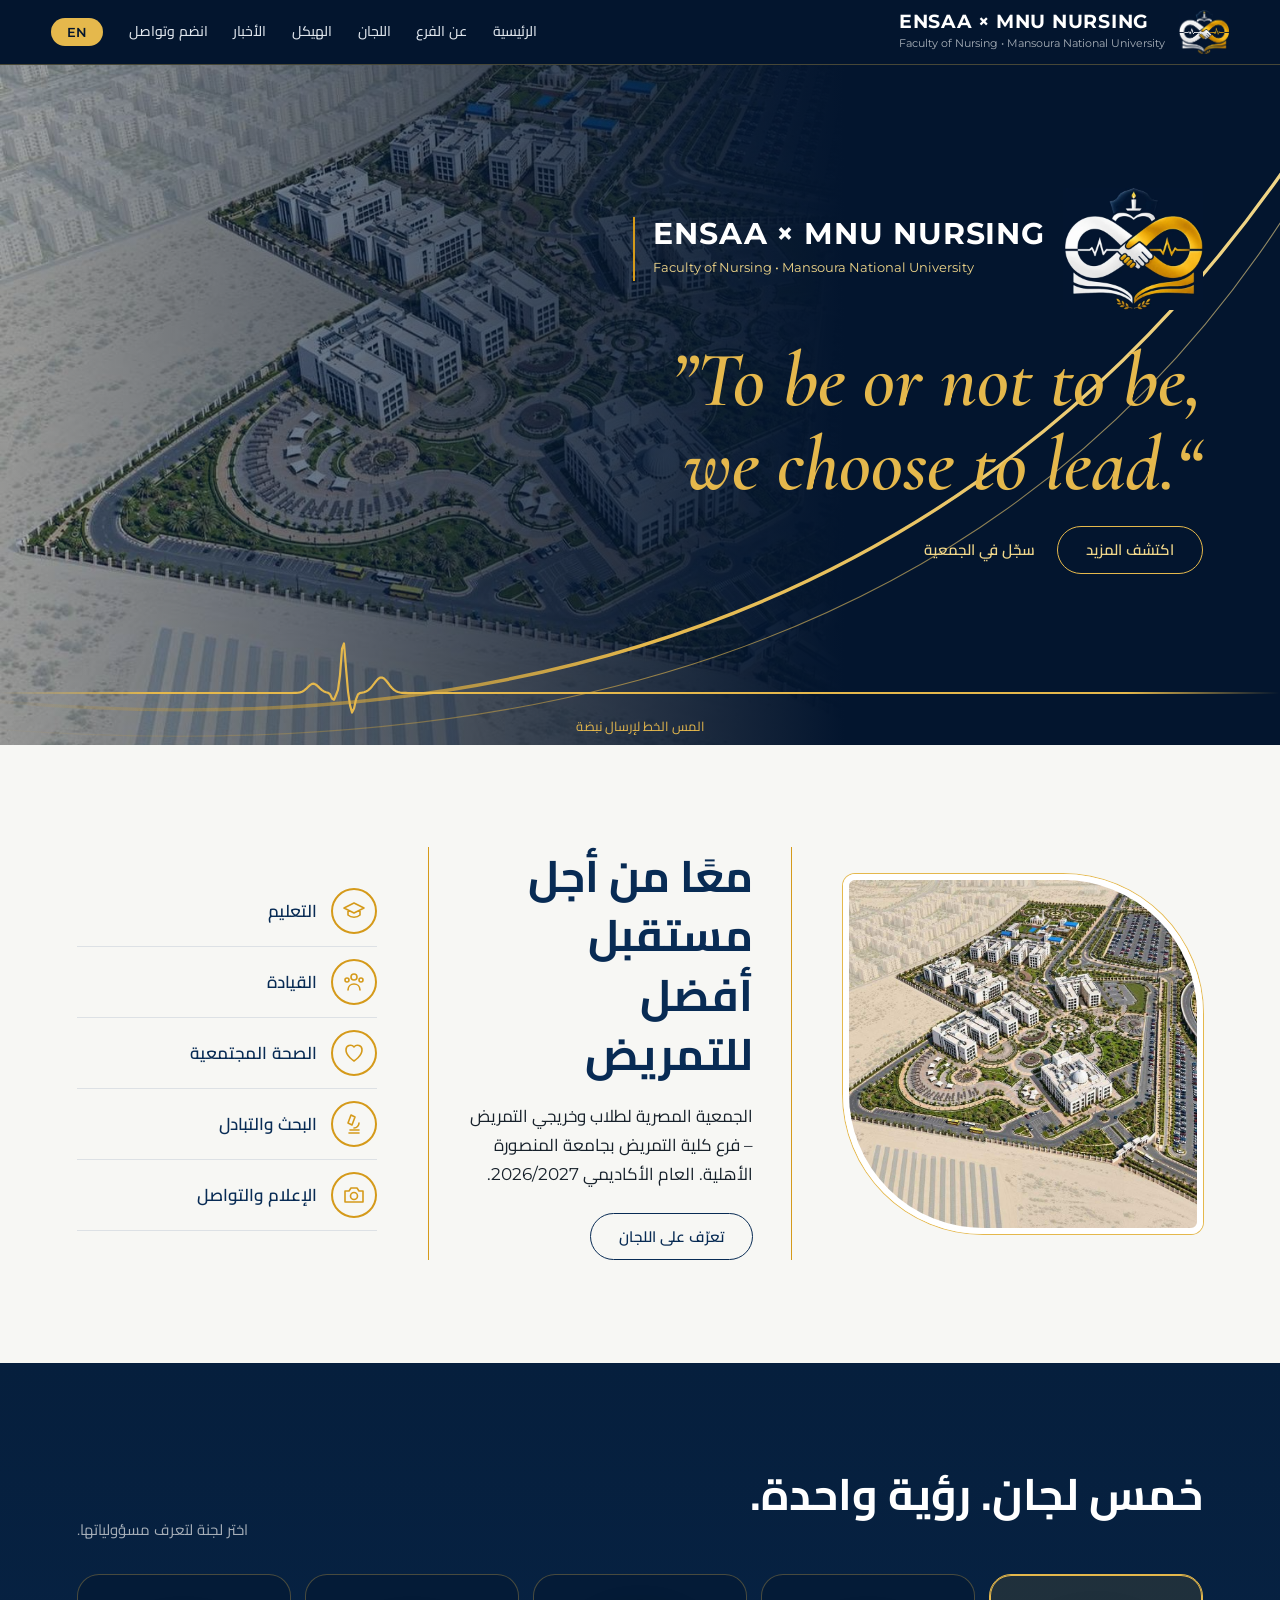
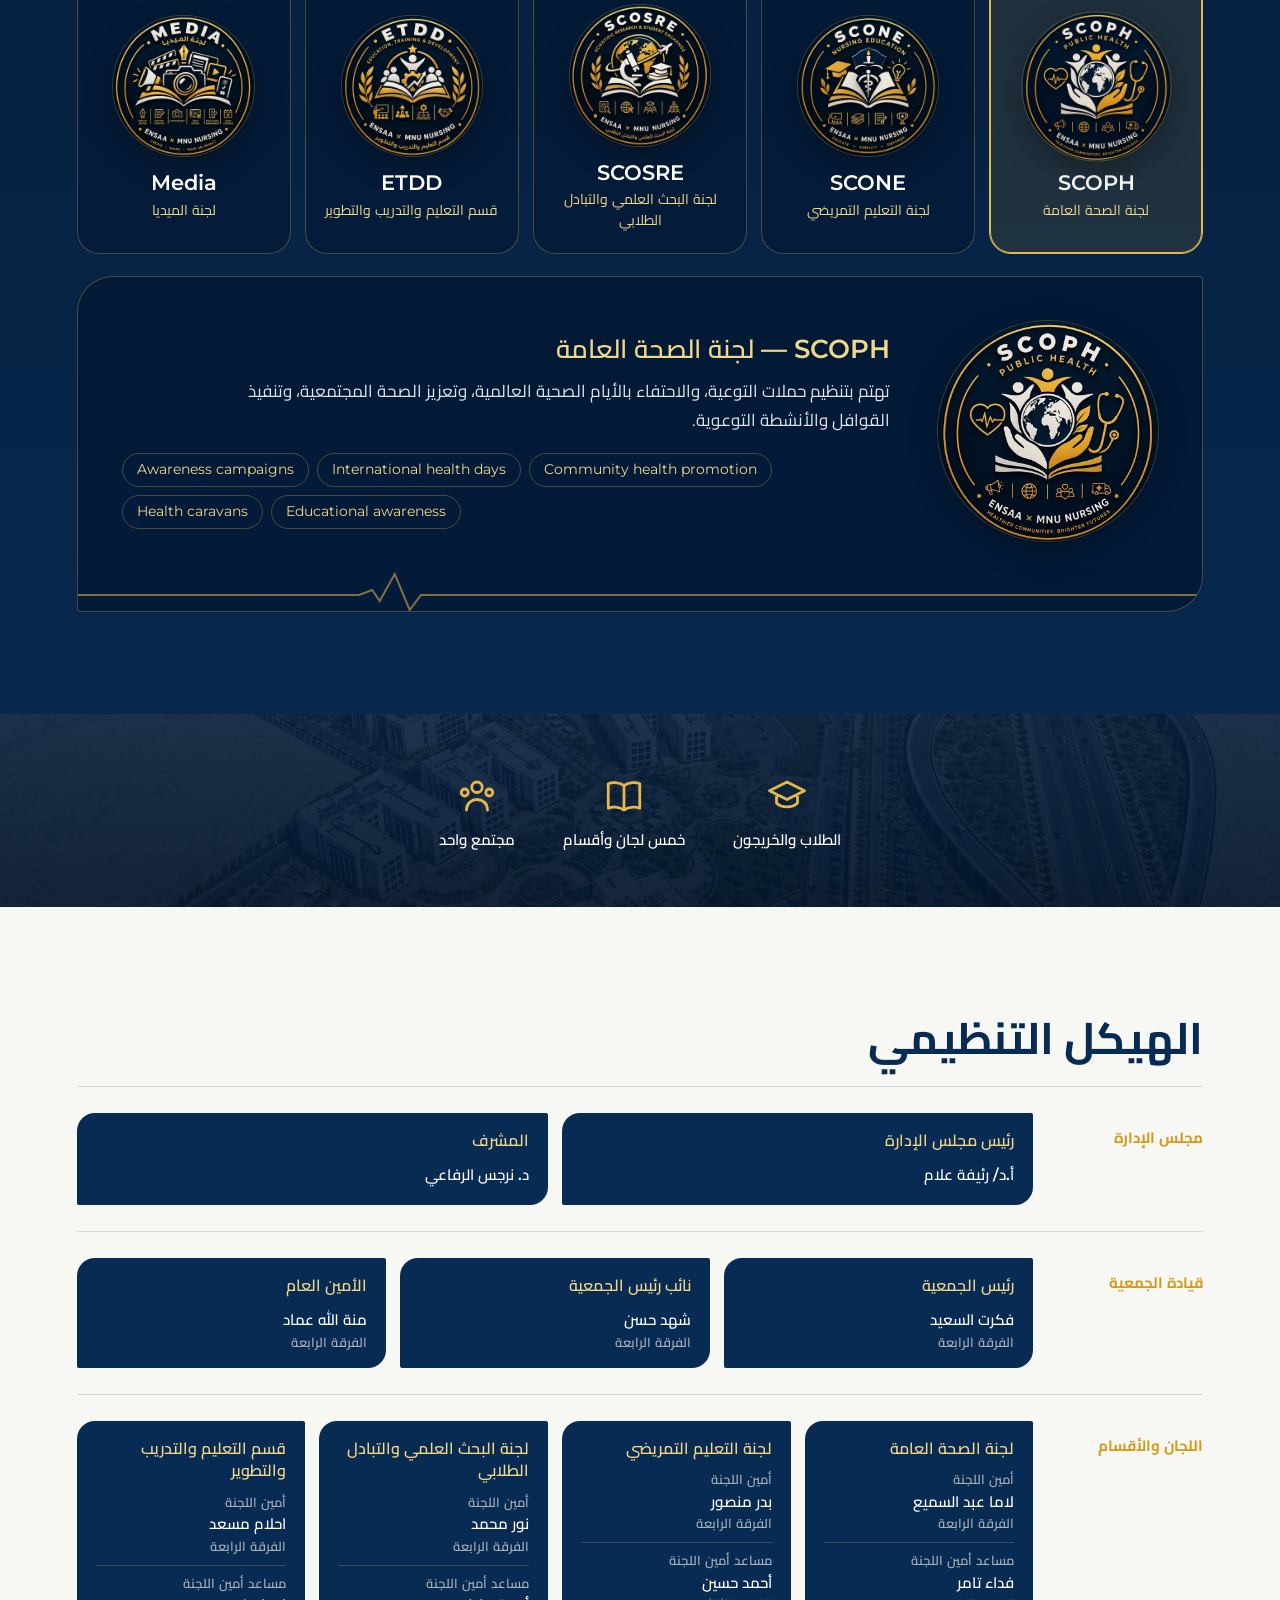
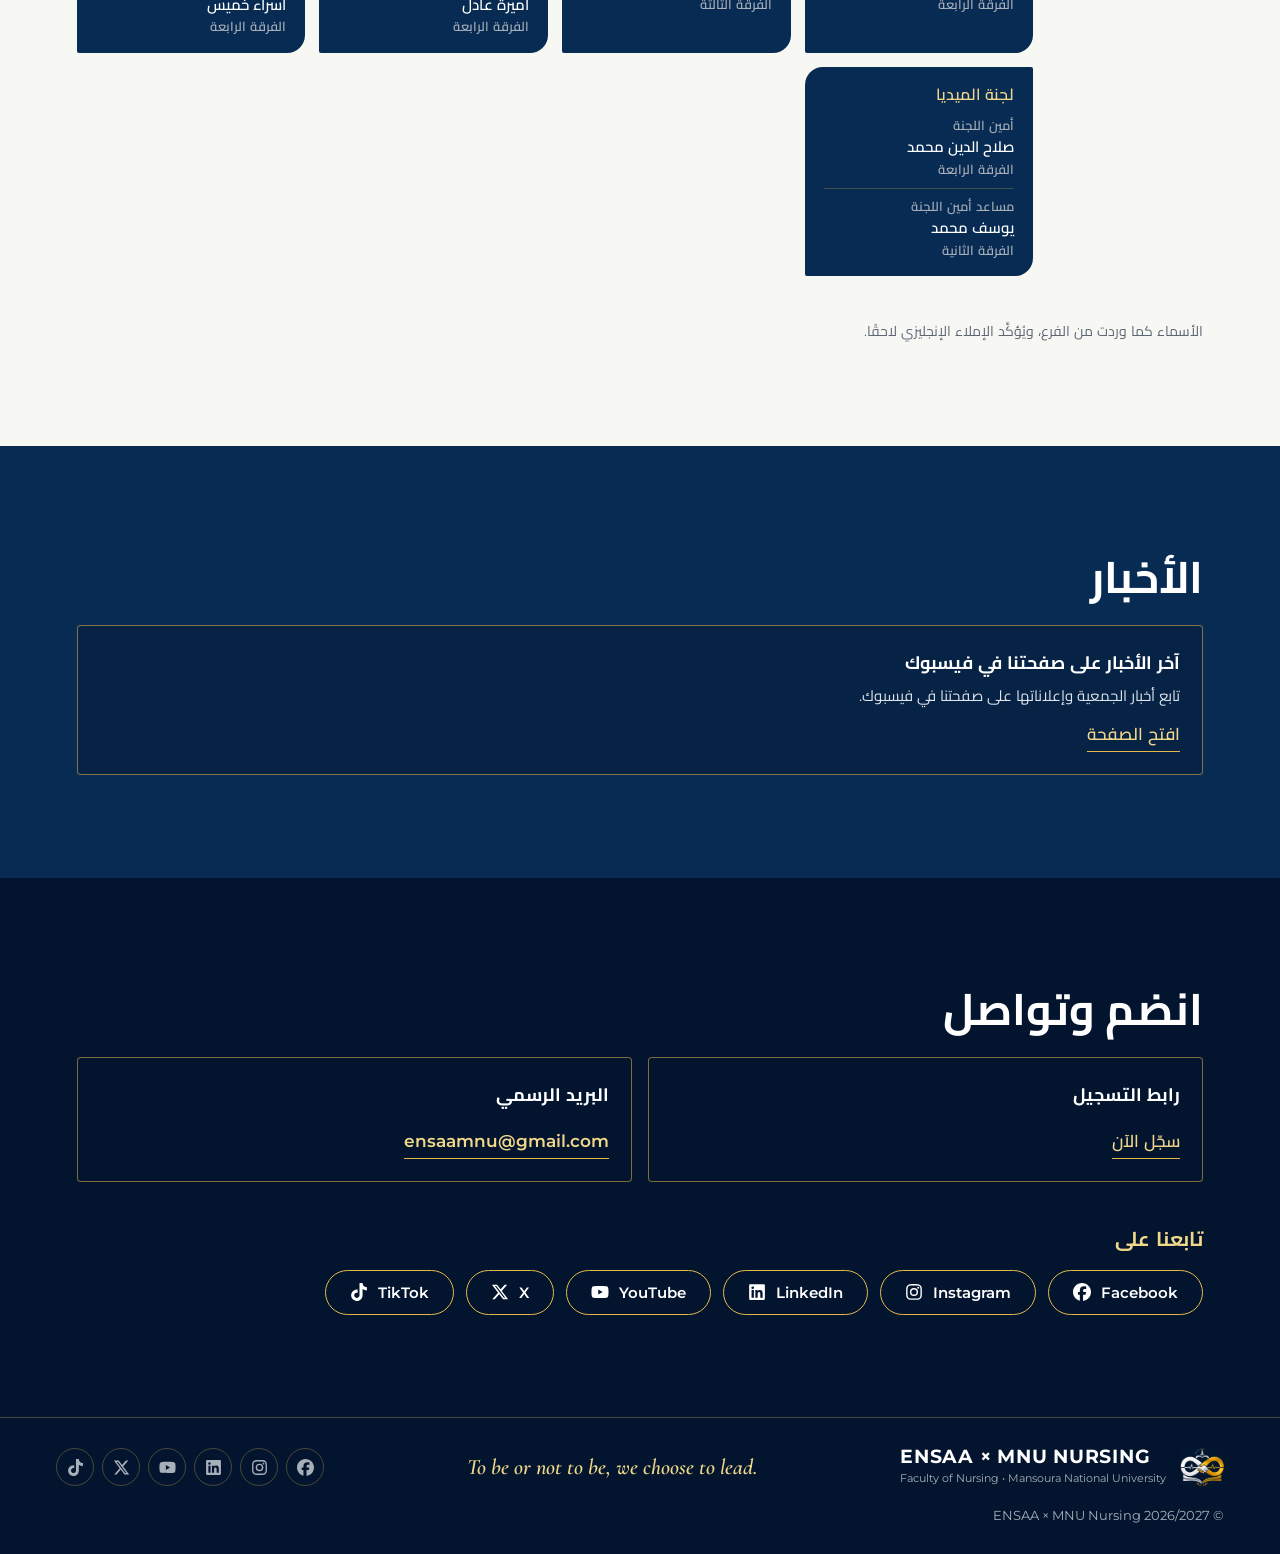
==== index.html @ 2d7826a5 "Add files via upload" ====
<!DOCTYPE html>
<html lang="ar" dir="rtl">
<head>
<meta charset="utf-8">
<meta name="viewport" content="width=device-width, initial-scale=1, viewport-fit=cover">
<title>ENSAA × MNU Nursing</title>
<meta name="description" content="الجمعية المصرية لطلاب وخريجي التمريض – فرع كلية التمريض بجامعة المنصورة الأهلية | ENSAA × MNU Nursing">
<meta property="og:title" content="ENSAA × MNU Nursing">
<meta property="og:description" content="Egyptian Nursing Students and Alumni Association – Faculty of Nursing, Mansoura National University">
<meta property="og:type" content="website">
<link rel="icon" type="image/png" href="images/favicon.png">
<link rel="preconnect" href="https://fonts.googleapis.com">
<link rel="preconnect" href="https://fonts.gstatic.com" crossorigin>
<link href="https://fonts.googleapis.com/css2?family=Bebas+Neue&family=Cairo:wght@400;600;700&family=Cormorant+Garamond:ital,wght@0,600;0,700;1,600&family=Montserrat:wght@400;500;600;700&display=swap" rel="stylesheet">
<link rel="stylesheet" href="style.css">
</head>
<body>
<header>
<a class="brand" href="#home"><span class="lg" role="img" aria-label="ENSAA × MNU Nursing logo"></span><span><b>ENSAA × MNU NURSING</b><small>Faculty of Nursing • Mansoura National University</small></span></a>
<nav>
<a href="#home" data-ar="الرئيسية" data-en="Home"></a>
<a href="#about" data-ar="عن الفرع" data-en="About"></a>
<a href="#committees" data-ar="اللجان" data-en="Committees"></a>
<a href="#board" data-ar="الهيكل" data-en="Board"></a>
<a href="#news" data-ar="الأخبار" data-en="News"></a>
<a href="#contact" data-ar="انضم وتواصل" data-en="Join and contact"></a>
<button id="lang" type="button" aria-label="Switch language">EN</button>
</nav>
</header>

<main>
<section id="home" aria-label="ENSAA × MNU Nursing">
<svg class="sw" viewBox="0 0 1200 600" preserveAspectRatio="none" aria-hidden="true"><defs><linearGradient id="gg" x1="0" x2="1"><stop offset="0" stop-color="#D59A1A" stop-opacity="0"/><stop offset=".5" stop-color="#E5B84C"/><stop offset="1" stop-color="#F1D78A"/></linearGradient></defs><path d="M-20 560C420 600 900 520 1220 70" fill="none" stroke="url(#gg)" stroke-width="3"/><path d="M-20 585C450 620 940 540 1220 110" fill="none" stroke="url(#gg)" stroke-width="1" opacity=".6"/></svg>
<div class="hc">
<div class="hl"><span class="lg" role="img" aria-label="ENSAA × MNU Nursing logo"></span><div><b>ENSAA × MNU NURSING</b><small>Faculty of Nursing • Mansoura National University</small></div></div>
<q id="sq"></q>
<a class="btn" href="#about" data-ar="اكتشف المزيد" data-en="Discover more"></a><a class="rg" href="https://forms.gle/MSTFgeU1EehJxwdHA" target="_blank" rel="noopener noreferrer" data-ar="سجّل في الجمعية" data-en="Register"></a>
</div>
<canvas id="strip" aria-hidden="true"></canvas>
<div class="hint" data-ar="المس الخط لإرسال نبضة" data-en="Touch the line to send a pulse"></div>
</section>

<section id="about"><div class="wrap ab">
<div class="ph" role="img" aria-label="Aerial view of the university campus"></div>
<div class="tx">
<h2 data-ar="معًا من أجل مستقبل أفضل للتمريض" data-en="Together for a brighter nursing future"></h2>
<p data-ar="الجمعية المصرية لطلاب وخريجي التمريض – فرع كلية التمريض بجامعة المنصورة الأهلية. العام الأكاديمي 2026/2027." data-en="ENSAA at the Faculty of Nursing, Mansoura National University. Academic year 2026/2027."></p>
<a class="btn" href="#committees" data-ar="تعرّف على اللجان" data-en="Meet the committees"></a>
</div>
<ul class="vl" id="vl"></ul>
</div></section>

<section id="committees"><div class="wrap">
<div class="hd"><h2 data-ar="خمس لجان. رؤية واحدة." data-en="Five committees. One vision."></h2><p data-ar="اختر لجنة لتعرف مسؤولياتها." data-en="Select a committee to read its stated responsibilities."></p></div>
<div class="cg" id="cg" role="tablist"></div>
<div class="panel" id="panel" role="tabpanel" aria-live="polite"></div>
</div></section>

<section id="band"><div class="bd">
<ul id="bl"></ul>
</div></section>

<section id="board"><div class="wrap">
<h2 data-ar="الهيكل التنظيمي" data-en="Organizational structure"></h2>
<div id="tiers"></div>
<p class="nt" data-ar="الأسماء كما وردت من الفرع، ويُؤكَّد الإملاء الإنجليزي لاحقًا." data-en="Names are shown as supplied by the branch; official English spelling to be confirmed."></p>
</div></section>

<section id="news"><div class="wrap">
<h2 data-ar="الأخبار" data-en="News"></h2>
<div class="ph3" id="nw"></div>
</div></section>

<section id="contact" style="background:var(--ink)"><div class="wrap">
<h2 data-ar="انضم وتواصل" data-en="Join and contact"></h2>
<div class="ph3" id="join"></div>
<h3 class="sh" data-ar="تابعنا على" data-en="Follow us on"></h3>
<div class="soc" id="soc"></div>
</div></section>
</main>
<footer>
<div class="brand"><span class="lg" role="img" aria-label="logo"></span><span><b>ENSAA × MNU NURSING</b><small>Faculty of Nursing • Mansoura National University</small></span></div>
<em>To be or not to be, we choose to lead.</em>
<div class="soc sm" id="fsoc"></div>
<span>© 2026/2027 ENSAA × MNU Nursing</span>
</footer>
<script src="script.js" defer></script>
<script data-goatcounter="https://ensaamnu.goatcounter.com/count" async src="https://gc.zgo.at/count.js"></script>
</body>
</html>
---- style.css ----
:root{--ink:#03152e;--navy:#082B54;--deep:#061F3D;--soft:#123E69;--gold:#D59A1A;--lgold:#E5B84C;--champ:#F1D78A;--off:#F7F7F4;--dark:#17212B;--gray:#A7AFB8;--line:rgba(229,184,76,.3);
--lg:url(images/logo.webp);--e0:url(images/scoph.webp);--e1:url(images/scone.webp);--e2:url(images/scosre.webp);--e3:url(images/etdd.webp);--e4:url(images/media.webp);--ph:url(images/campus.jpg);
--bd:'Montserrat','Cairo',sans-serif;--sf:'Cormorant Garamond','Cairo',serif;
color-scheme:dark;box-sizing:border-box;padding-top:env(safe-area-inset-top,0px);padding-bottom:env(safe-area-inset-bottom,0px)}
html{scroll-padding-top:calc(env(safe-area-inset-top,0px) + 80px);scroll-behavior:smooth}
*,*::before,*::after{box-sizing:inherit}
body{margin:0;background:var(--ink);color:#fff;font:400 17px/1.7 var(--bd)}
body::before{content:"";position:fixed;inset:0 0 auto;height:env(safe-area-inset-top,0px);background:var(--ink);z-index:30}
:focus-visible{outline:2px solid var(--lgold);outline-offset:3px}
.lg{display:block;background:var(--lg) center/cover no-repeat;aspect-ratio:860/750;flex:none}
header{position:sticky;top:env(safe-area-inset-top,0px);z-index:20;display:flex;flex-wrap:wrap;align-items:center;justify-content:space-between;gap:8px 20px;padding:10px clamp(16px,4vw,56px);background:var(--ink);border-bottom:1px solid var(--line)}
.brand{display:flex;align-items:center;gap:14px;color:#fff;text-decoration:none}
.brand .lg{width:50px}
.brand b{display:block;font:700 19px/1.2 var(--bd);letter-spacing:.04em;direction:ltr}
.brand small{display:block;font-size:11px;color:var(--gray);direction:ltr;border-inline-start:0}
nav{display:flex;align-items:center;gap:clamp(12px,2vw,28px)}
nav a{color:#dfe5ec;text-decoration:none;font-weight:500;font-size:14px;white-space:nowrap}
nav a:hover{color:var(--lgold)}
#lang{font:600 13px var(--bd);color:var(--ink);background:var(--lgold);border:0;border-radius:999px;padding:6px 16px;cursor:pointer}
@media(max-width:980px){nav{order:3;width:100%;overflow-x:auto;padding-bottom:4px}#lang{margin-inline-start:auto}}
h2{font:700 clamp(34px,4.6vw,56px)/1.15 var(--sf);margin:0 0 .4em}
html[lang=ar] h2{font:700 clamp(28px,4vw,44px)/1.35 'Cairo',sans-serif}
section{padding:clamp(56px,8vw,104px) clamp(20px,6vw,80px)}
.wrap{max-width:1180px;margin:0 auto}
/* hero */
#home{position:relative;min-height:min(86vh,680px);display:flex;align-items:center;overflow:hidden;background:var(--ph) 70% center/cover;padding-bottom:150px;cursor:crosshair}
#home::before{content:"";position:absolute;inset:0;background:linear-gradient(to right,var(--ink) 0,var(--ink) 34%,rgba(3,21,46,.78) 56%,rgba(8,43,84,.35) 100%)}
html[dir=rtl] #home::before{background:linear-gradient(to left,var(--ink) 0,var(--ink) 34%,rgba(3,21,46,.78) 56%,rgba(8,43,84,.35) 100%)}
@media(max-width:760px){#home::before,html[dir=rtl] #home::before{background:rgba(3,21,46,.86)}}
.sw{position:absolute;inset:0;width:100%;height:100%;pointer-events:none}
.hc{position:relative;max-width:620px;margin-inline:0 auto}
.hl{display:flex;align-items:center;gap:18px;margin-bottom:28px}
.hl .lg{width:140px}
.hl div{border-inline-start:2px solid var(--gold);padding-inline-start:18px;direction:ltr}
.hl b{display:block;font:700 clamp(20px,3vw,30px)/1.15 var(--bd);letter-spacing:.03em}
.hl small{font-size:13px;color:var(--champ)}
#sq{display:block;direction:ltr;unicode-bidi:isolate;text-align:left;font:italic 600 clamp(40px,6.2vw,78px)/1.08 var(--sf);color:var(--lgold);margin:0 0 20px}
html[dir=rtl] #sq{text-align:right}
#sq span{display:inline-block;opacity:0;transform:translateY(.35em);transition:opacity .7s,transform .7s}
#sq.in span{opacity:1;transform:none}
#home p{margin:0 0 26px;max-width:26em;color:#e6ebf1;font-size:18px}
.btn{display:inline-block;color:var(--champ);border:1px solid var(--lgold);border-radius:999px;padding:10px 28px;text-decoration:none;font-weight:600;font-size:15px;transition:background .2s,color .2s}
.btn:hover{background:var(--lgold);color:var(--ink)}
#strip{position:absolute;inset:auto 0 0 0;width:100%;height:130px}
.hint{position:absolute;inset:auto 0 8px;text-align:center;font-size:13px;color:var(--lgold);pointer-events:none}
/* about */
#about{background:var(--off);color:var(--dark)}
#about h2,#board h2{color:var(--navy)}
.ab{display:grid;grid-template-columns:minmax(220px,360px) 1fr minmax(220px,300px);gap:clamp(24px,4vw,56px);align-items:center}
@media(max-width:900px){.ab{grid-template-columns:1fr}}
.ph{aspect-ratio:1;background:var(--ph) 22% 55%/cover;border-radius:140px 12px 140px 12px;border:6px solid #fff;box-shadow:0 0 0 1px var(--lgold)}
html[dir=rtl] .ph{border-radius:12px 140px 12px 140px}
.ab .tx{border-inline:1px solid var(--gold);padding-inline:clamp(20px,3vw,40px)}
@media(max-width:900px){.ab .tx{border-inline:0;padding:0}}
.ab p{margin:0 0 24px;max-width:30em}
.ab .btn{color:var(--navy);border-color:var(--navy)}
.ab .btn:hover{background:var(--navy);color:#fff}
.vl{list-style:none;margin:0;padding:0}
.vl li{display:flex;align-items:center;gap:14px;padding:12px 0;border-bottom:1px solid #dde1e5;font-weight:600;color:var(--navy)}
.ic{width:46px;height:46px;border-radius:50%;border:2px solid var(--gold);display:grid;place-items:center;color:var(--gold);flex:none}
.ic svg{width:24px;height:24px;fill:none;stroke:currentColor;stroke-width:1.6;stroke-linecap:round;stroke-linejoin:round}
/* committees */
#committees{background:linear-gradient(180deg,var(--deep),var(--navy) 140%)}
.hd{display:flex;flex-wrap:wrap;justify-content:space-between;align-items:end;gap:12px 40px;margin-bottom:32px}
.hd p{margin:0;max-width:22em;color:var(--gray);font-size:15px}
.cg{display:grid;grid-template-columns:repeat(5,1fr);gap:14px}
@media(max-width:980px){.cg{grid-template-columns:repeat(auto-fit,minmax(170px,1fr))}}
.cc{all:unset;box-sizing:border-box;cursor:pointer;text-align:center;border:1px solid var(--line);border-radius:22px;padding:26px 14px 22px;background:rgba(3,21,46,.45);transition:transform .25s,border-color .25s,background .25s}
.cc:hover{transform:translateY(-4px)}
.cc:focus-visible{outline:2px solid var(--lgold)}
.cc[aria-selected=true]{border-color:var(--lgold);background:rgba(213,154,26,.12);box-shadow:0 0 0 1px var(--lgold) inset}
.em{display:block;width:clamp(104px,11vw,150px);aspect-ratio:1;border-radius:50%;margin:0 auto 14px;background-size:cover;background-position:center;box-shadow:0 0 0 1px rgba(229,184,76,.25),0 10px 28px rgba(0,0,0,.35);transition:transform .3s}
.cc:hover .em,.cc[aria-selected=true] .em{transform:scale(1.05)}
.pe{display:flex;gap:clamp(20px,4vw,48px);align-items:center;padding-bottom:26px}
.pe .em{width:clamp(150px,18vw,220px);margin:0;flex:none}
@media(max-width:700px){.pe{flex-direction:column;align-items:flex-start}}
.cc b{display:block;font:600 21px/1.2 var(--bd)}
.cc span{display:block;font-size:14px;color:var(--champ);margin-top:4px;line-height:1.5}
.panel{position:relative;margin-top:22px;border:1px solid var(--line);border-radius:4px 36px 4px 36px;padding:clamp(24px,4vw,44px);background:rgba(3,21,46,.6);overflow:hidden;min-height:230px}
html[dir=rtl] .panel{border-radius:36px 4px 36px 4px}
.panel h3{margin:0 0 10px;font:600 clamp(20px,2.4vw,26px)/1.3 var(--bd);color:var(--champ)}
.panel p{max-width:38em;margin:0 0 18px;color:#dfe5ec;direction:rtl;text-align:start}
.chips{display:flex;flex-wrap:wrap;gap:8px;direction:ltr;margin:0;padding:0;list-style:none}
.chips li{font-size:14px;border:1px solid var(--line);color:var(--champ);padding:4px 14px;border-radius:999px}
.panel svg{position:absolute;inset:auto 0 0;width:100%;height:40px;opacity:.55}
.panel svg path{stroke-dasharray:1300;stroke-dashoffset:1300;animation:draw 1.3s ease forwards}
@keyframes draw{to{stroke-dashoffset:0}}
/* band */
#band{background:linear-gradient(rgba(6,31,61,.9),rgba(3,21,46,.93)),var(--ph) center 40%/cover;padding-block:56px}
.bd{display:flex;flex-wrap:wrap;align-items:center;justify-content:center;gap:28px 56px;max-width:1180px;margin:0 auto}
.bd q{quotes:none;font:600 clamp(28px,3.4vw,42px)/1.25 var(--sf);max-width:11em}
html[lang=ar] .bd q{font-family:'Cairo',sans-serif;font-size:clamp(22px,2.8vw,32px)}
.bd ul{display:flex;gap:clamp(20px,4vw,48px);list-style:none;margin:0;padding:0;text-align:center}
.bd li{font-weight:600;font-size:15px;line-height:1.35}
.bd li .ic{margin:0 auto 8px;border:0;color:var(--lgold);width:52px;height:52px}
.bd li .ic svg{width:42px;height:42px}
/* board */
#board{background:var(--off);color:var(--dark)}
.tier{display:grid;grid-template-columns:150px 1fr;gap:20px;padding:26px 0;border-top:1px solid #d6dadf}
@media(max-width:760px){.tier{grid-template-columns:1fr;gap:10px}}
.tl{font-weight:700;color:var(--gold);font-size:15px;padding-top:12px}
.cards{display:grid;grid-template-columns:repeat(auto-fit,minmax(210px,1fr));gap:14px}
.card{background:var(--navy);color:#fff;padding:16px 18px;border-radius:2px 18px 2px 18px;border:1px solid transparent;transition:transform .2s,border-color .2s}
html[dir=rtl] .card{border-radius:18px 2px 18px 2px}
.card:hover{transform:translateY(-3px);border-color:var(--lgold)}
.card b{display:block;font:600 16px/1.4 var(--bd);color:var(--champ)}
.card span{display:block;font-size:15px;margin-top:4px}
.tbc{color:var(--gray);font-style:italic;border-top:1px dashed rgba(167,175,184,.45);margin-top:8px;padding-top:6px;font-size:14px!important}
.pp{margin-top:10px!important;font-weight:600}
.pp+.pp{border-top:1px solid rgba(229,184,76,.25);padding-top:8px}
.pp small{margin:0}
.nt{margin:18px 0 0;color:#5b6773;font-size:14px}
.card small{display:block;color:var(--gray);font-size:13px;line-height:1.4}
/* news + contact */
#news{background:var(--navy)}
.ph3{display:grid;grid-template-columns:repeat(auto-fit,minmax(240px,1fr));gap:16px}
.ph3 div{border:1px dashed rgba(229,184,76,.55);border-radius:4px;padding:22px}
.ph3 h3{margin:0 0 4px;font-size:18px}
.ph3 p{margin:0;color:var(--gray);font-style:italic;font-size:15px}
footer{background:var(--ink);border-top:1px solid var(--line);padding:28px clamp(20px,5vw,56px);display:flex;flex-wrap:wrap;align-items:center;justify-content:space-between;gap:16px 32px;font-size:13px;color:var(--gray)}
footer .brand .lg{width:44px}
footer em{font:italic 600 22px/1.2 var(--sf);color:var(--champ);direction:ltr}
.rg{margin-inline-start:22px;color:var(--champ);text-decoration:none;font-weight:600;font-size:15px;border-bottom:1px solid transparent;padding-bottom:2px;white-space:nowrap}
.rg:hover{border-color:var(--lgold)}
.ph3 small{display:block;color:var(--gray);font-size:13px;margin-bottom:4px}
.sh{margin:40px 0 14px;font-size:20px;color:var(--champ)}
.soc{display:flex;flex-wrap:wrap;gap:12px}
.soc a{color:#fff;text-decoration:none;border:1px solid var(--lgold);border-radius:999px;padding:9px 24px;font-weight:600;font-size:15px;direction:ltr;transition:background .2s,color .2s,transform .2s}
.soc a:hover{background:var(--lgold);color:var(--ink);transform:translateY(-2px)}
.soc a{display:inline-flex;align-items:center;gap:10px}
.soc svg{width:18px;height:18px;fill:currentColor;flex:none}
.soc.sm{gap:8px}
.soc.sm a{width:38px;height:38px;padding:0;justify-content:center;border-color:var(--line);color:var(--gray)}
.soc.sm span{display:none}
.soc.sm svg{width:17px;height:17px}
.ph3 div.live{border-style:solid;background:rgba(3,21,46,.35)}
.ph3 .live p{font-style:normal;color:#dfe5ec}
.lk{display:inline-block;margin-top:12px;color:var(--champ);font-weight:600;text-decoration:none;border-bottom:1px solid var(--lgold);padding-bottom:2px;word-break:break-all}
.lk:hover{color:#fff}
@media(prefers-reduced-motion:reduce){html{scroll-behavior:auto}*{animation:none!important;transition:none!important}#sq span{opacity:1;transform:none}.panel svg path{stroke-dashoffset:0}}
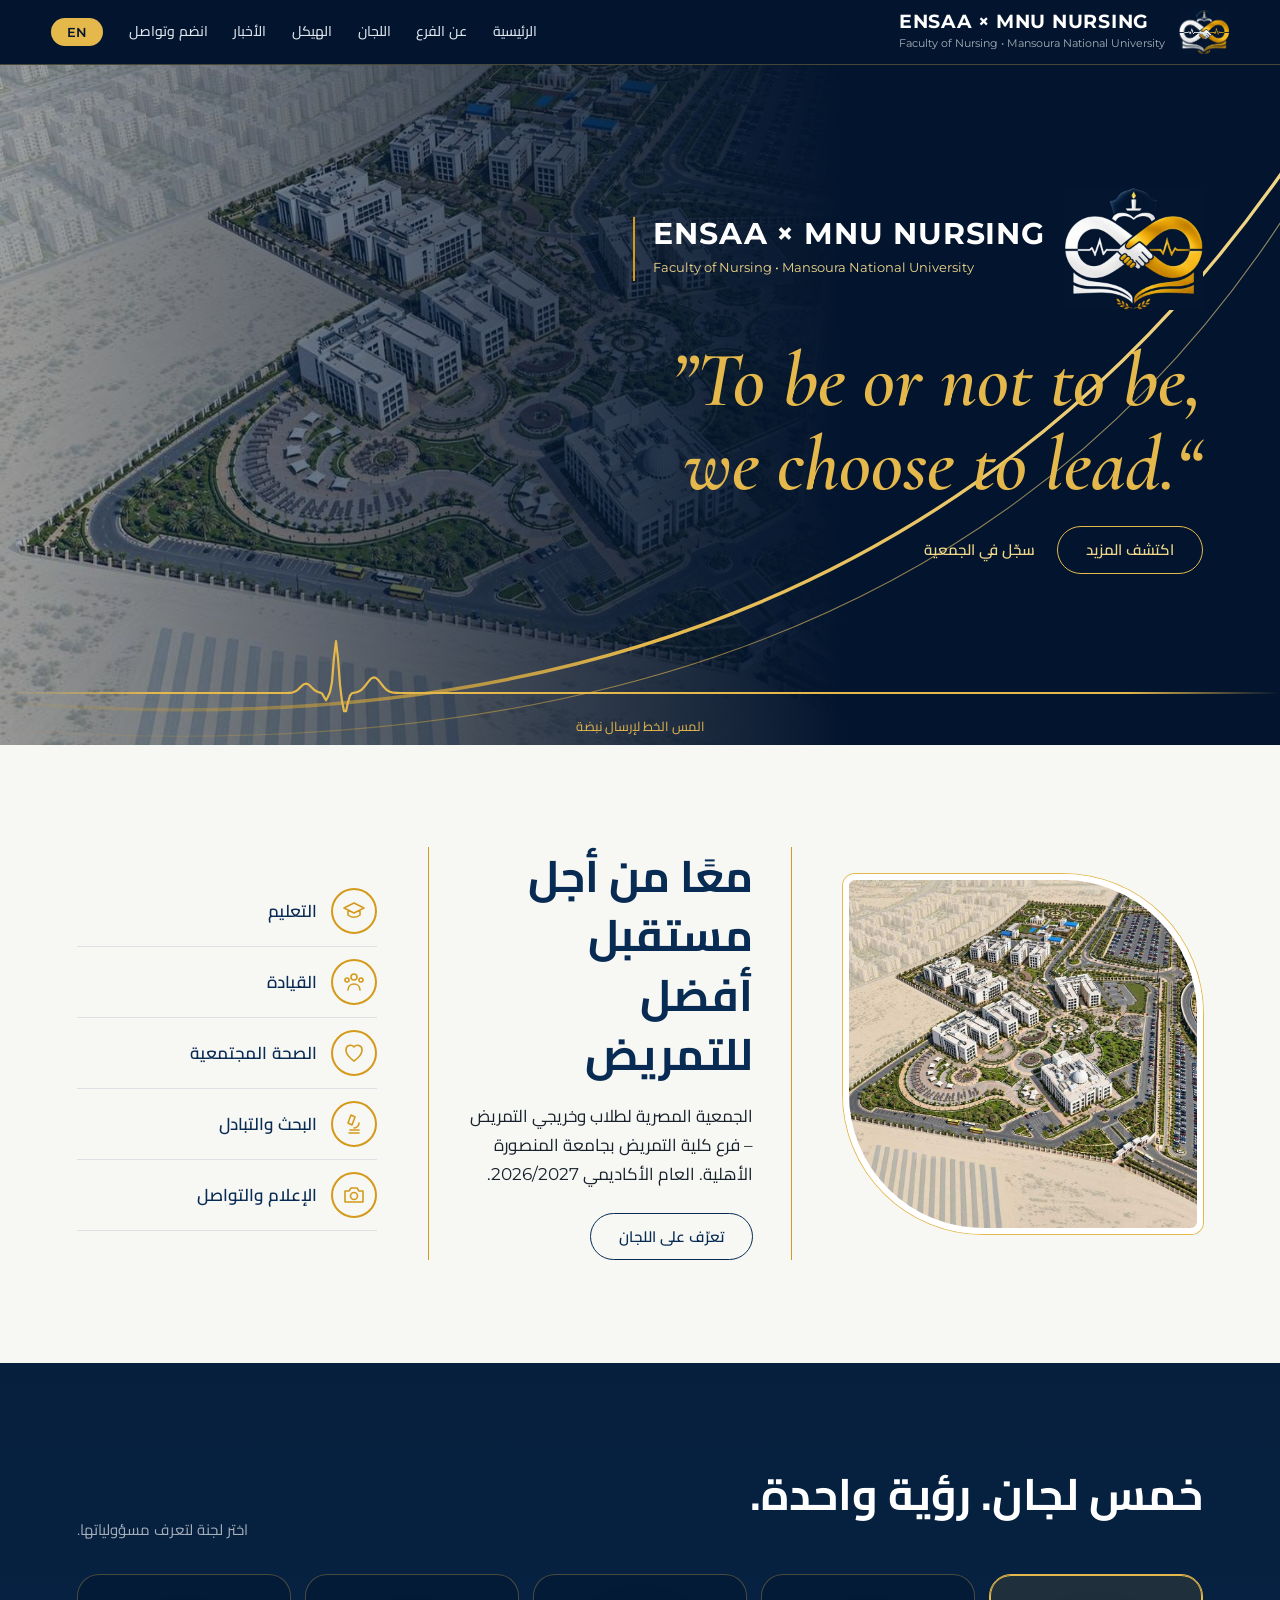
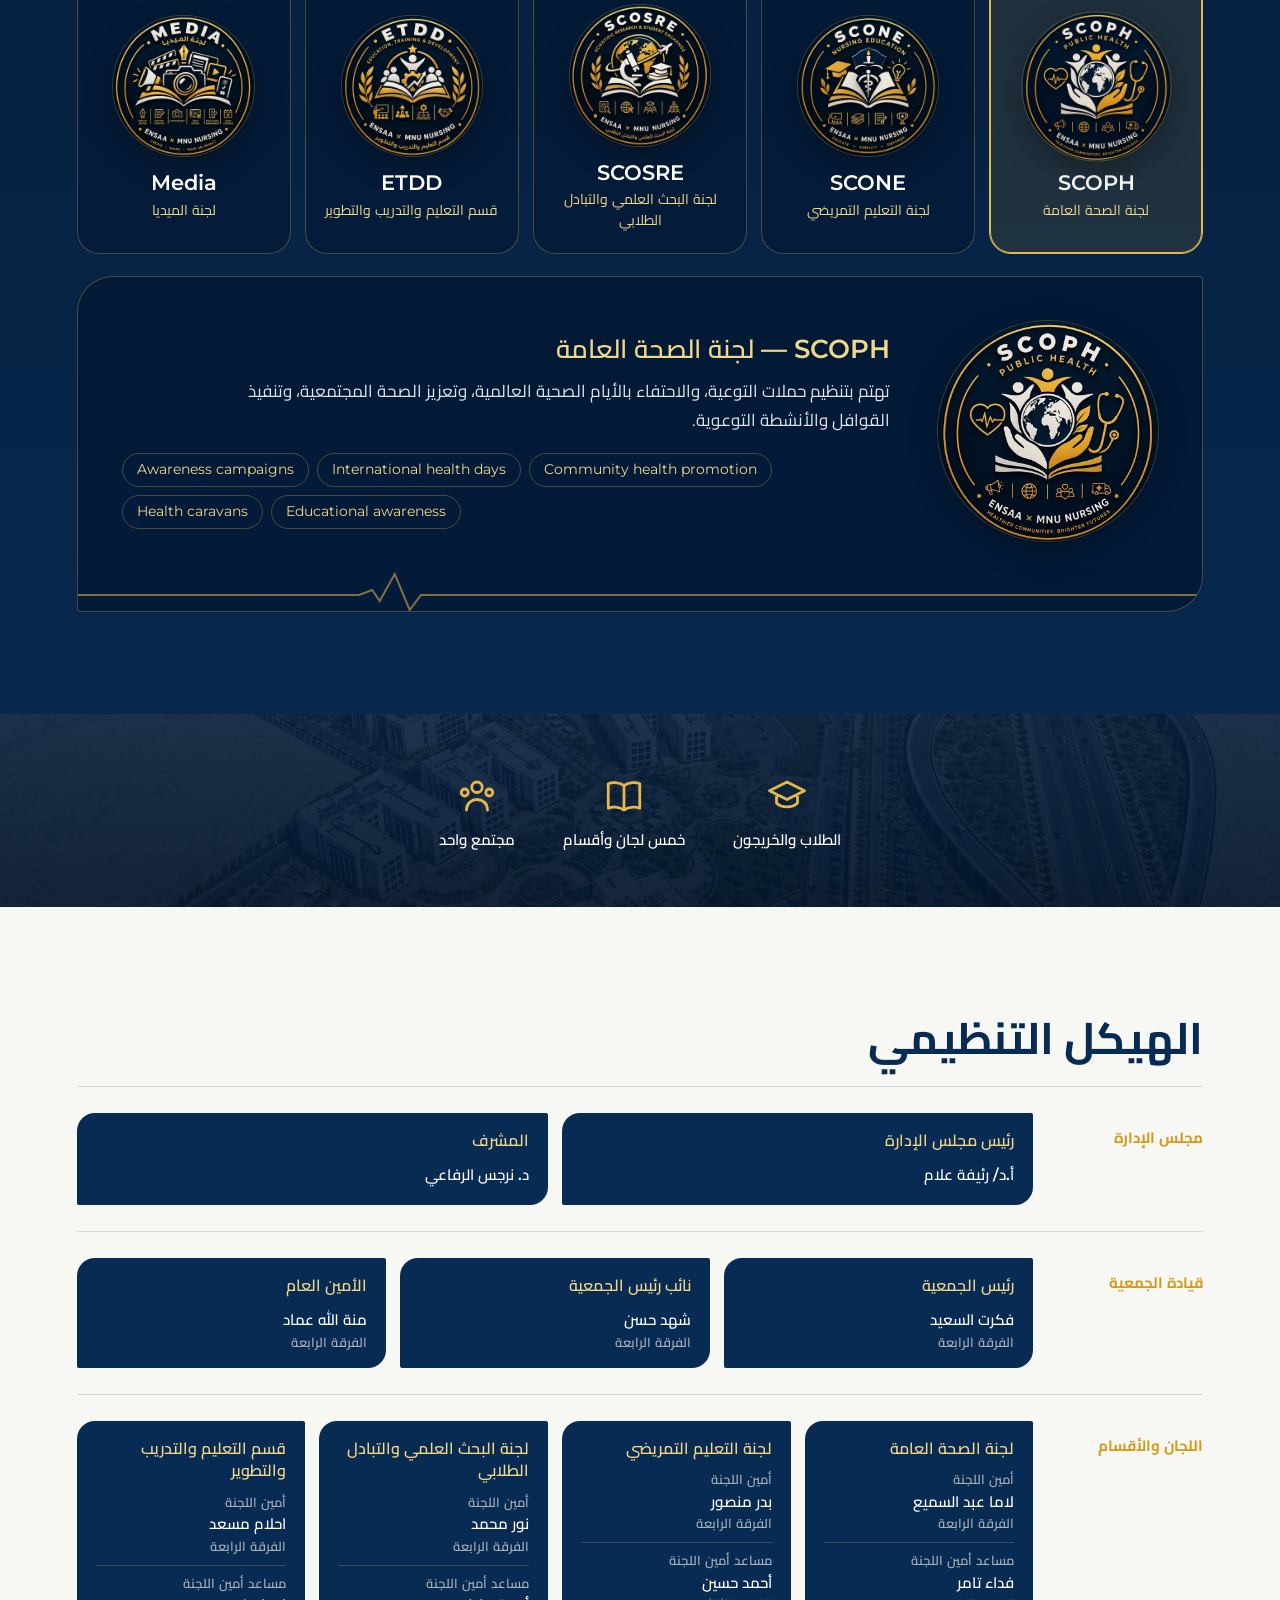
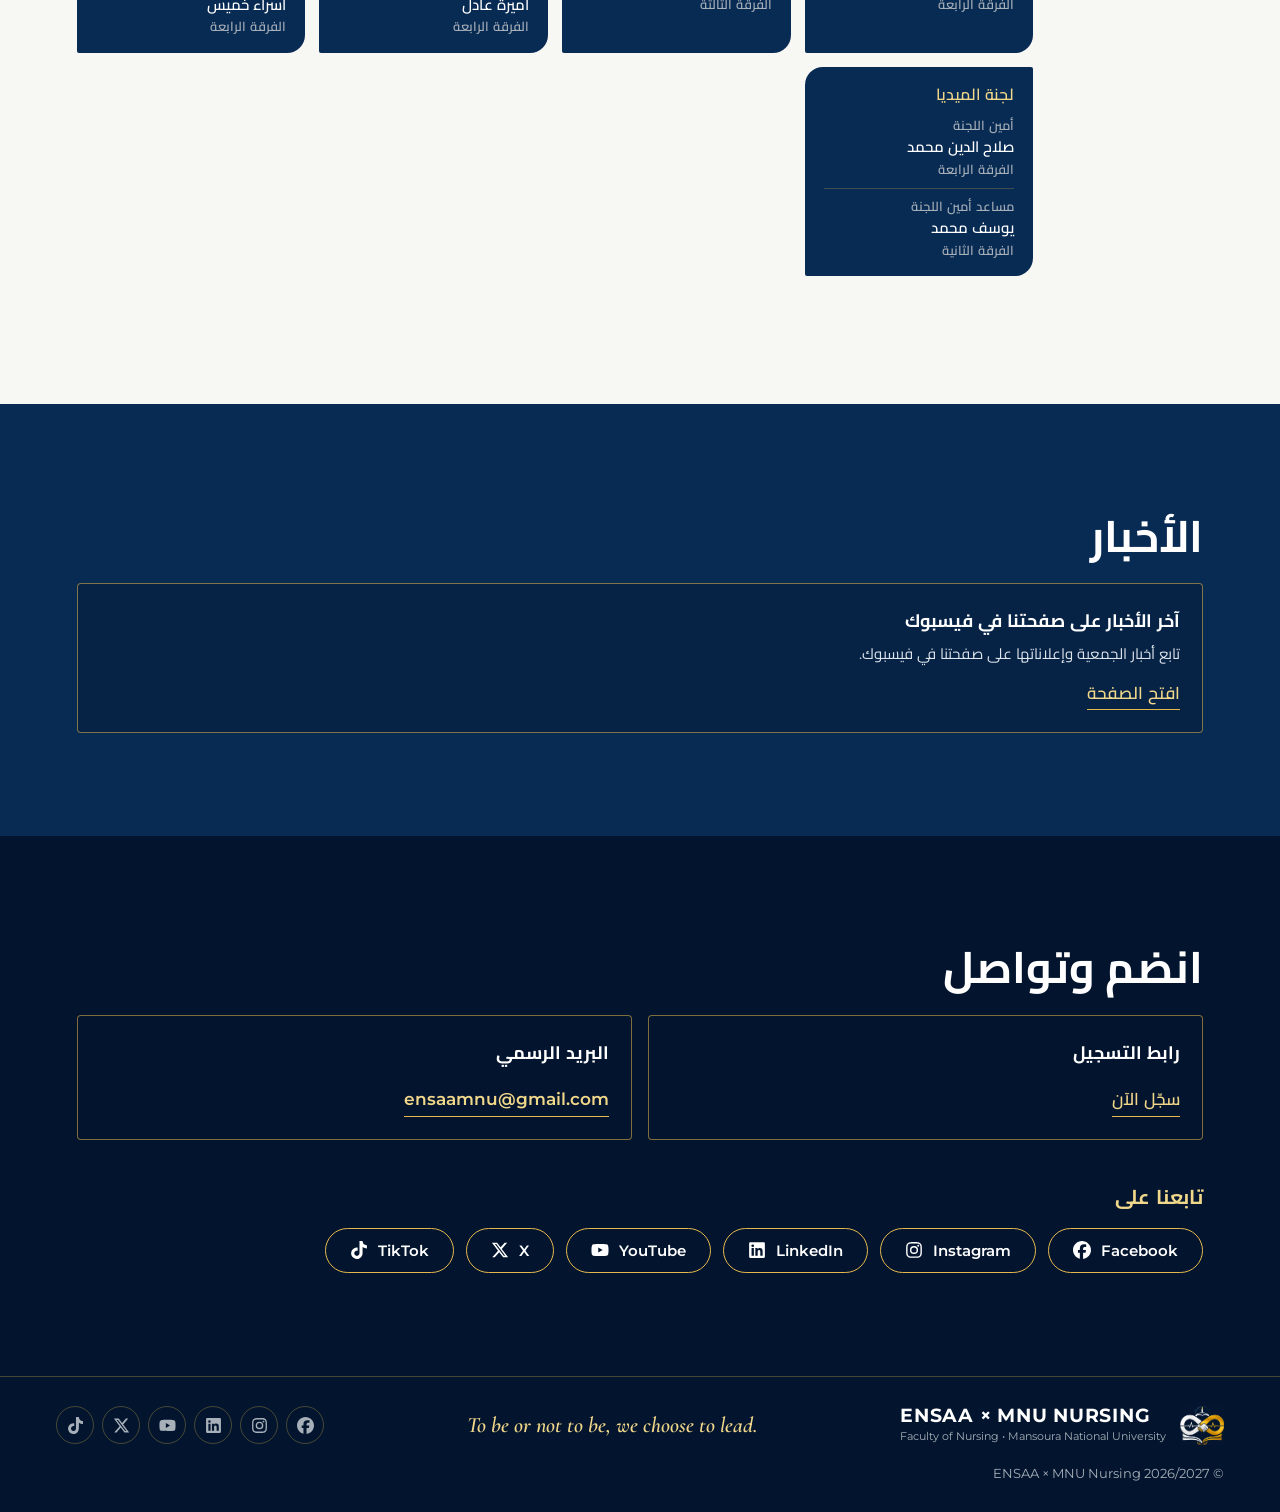
==== commit dc5747ff: "Update index.html" ====
--- a/index.html
+++ b/index.html
@@ -63,7 +63,6 @@
 <section id="board"><div class="wrap">
 <h2 data-ar="الهيكل التنظيمي" data-en="Organizational structure"></h2>
 <div id="tiers"></div>
-<p class="nt" data-ar="الأسماء كما وردت من الفرع، ويُؤكَّد الإملاء الإنجليزي لاحقًا." data-en="Names are shown as supplied by the branch; official English spelling to be confirmed."></p>
 </div></section>
 
 <section id="news"><div class="wrap">
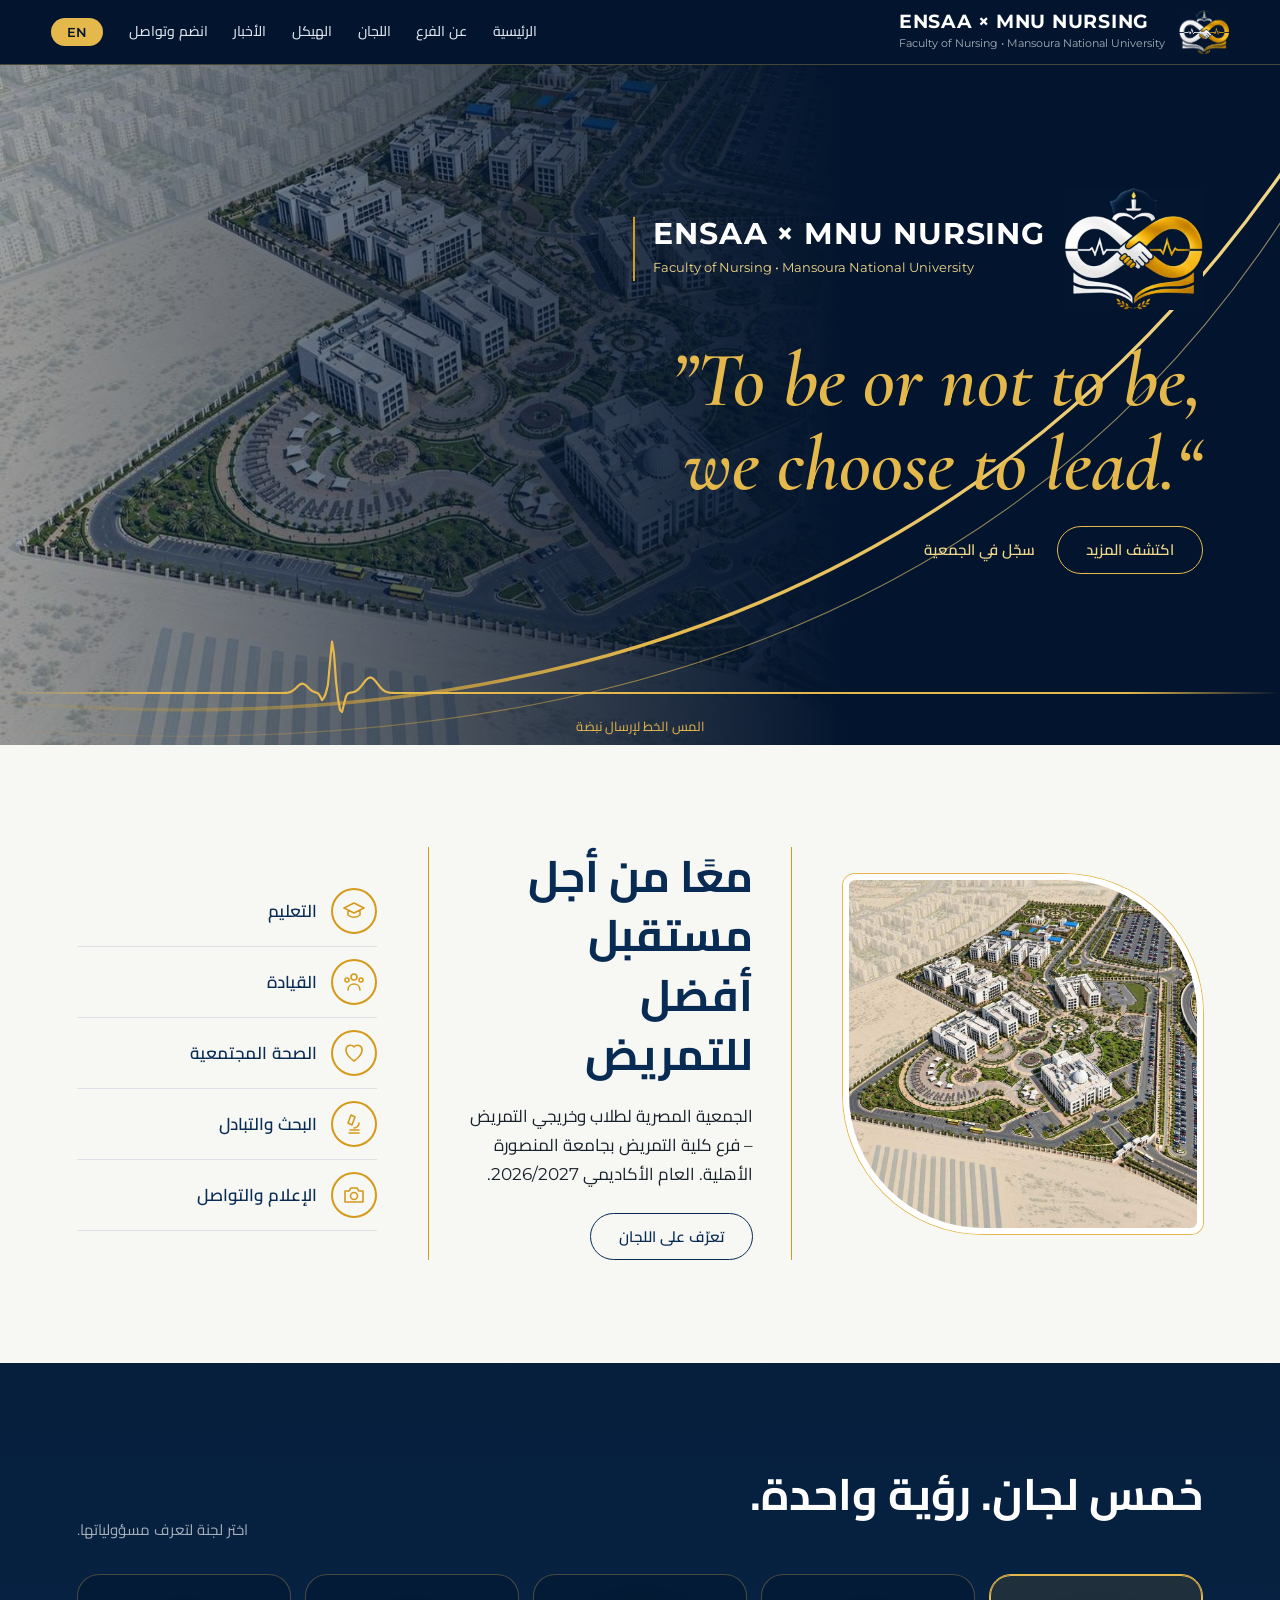
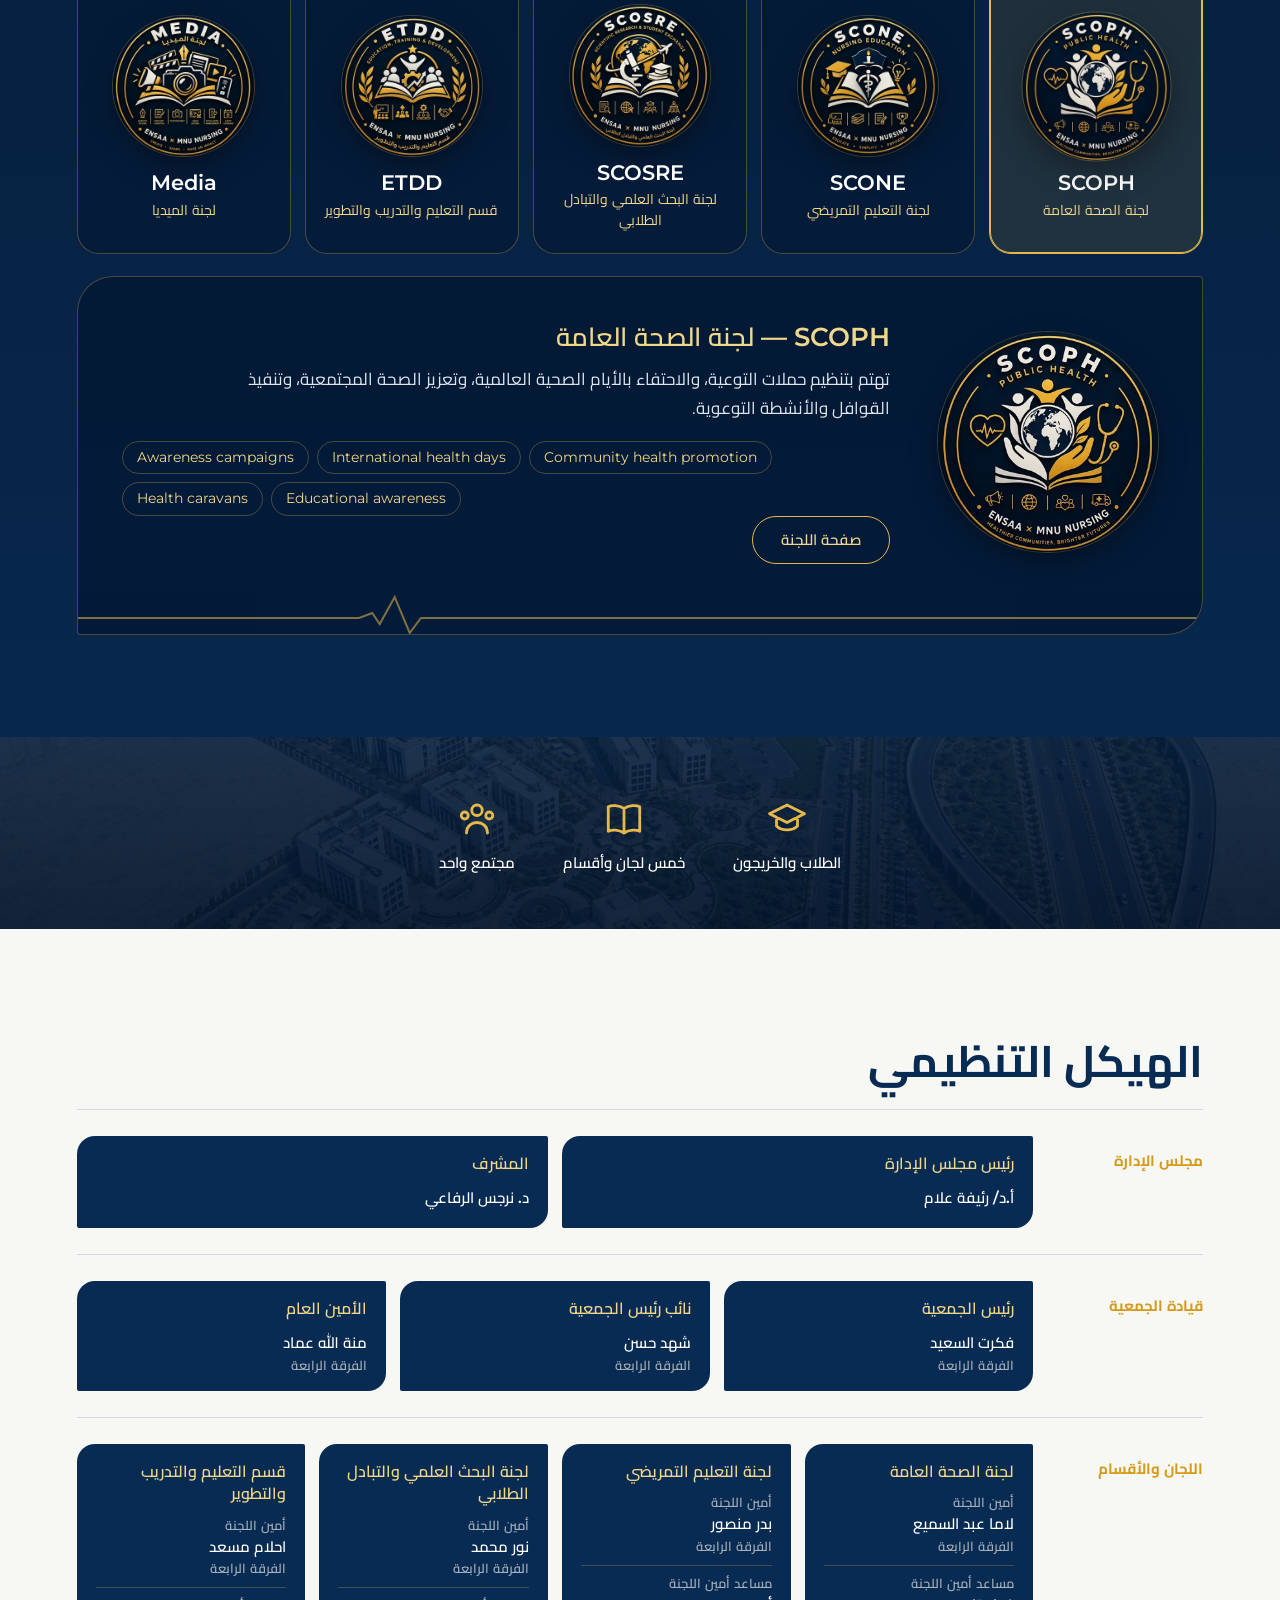
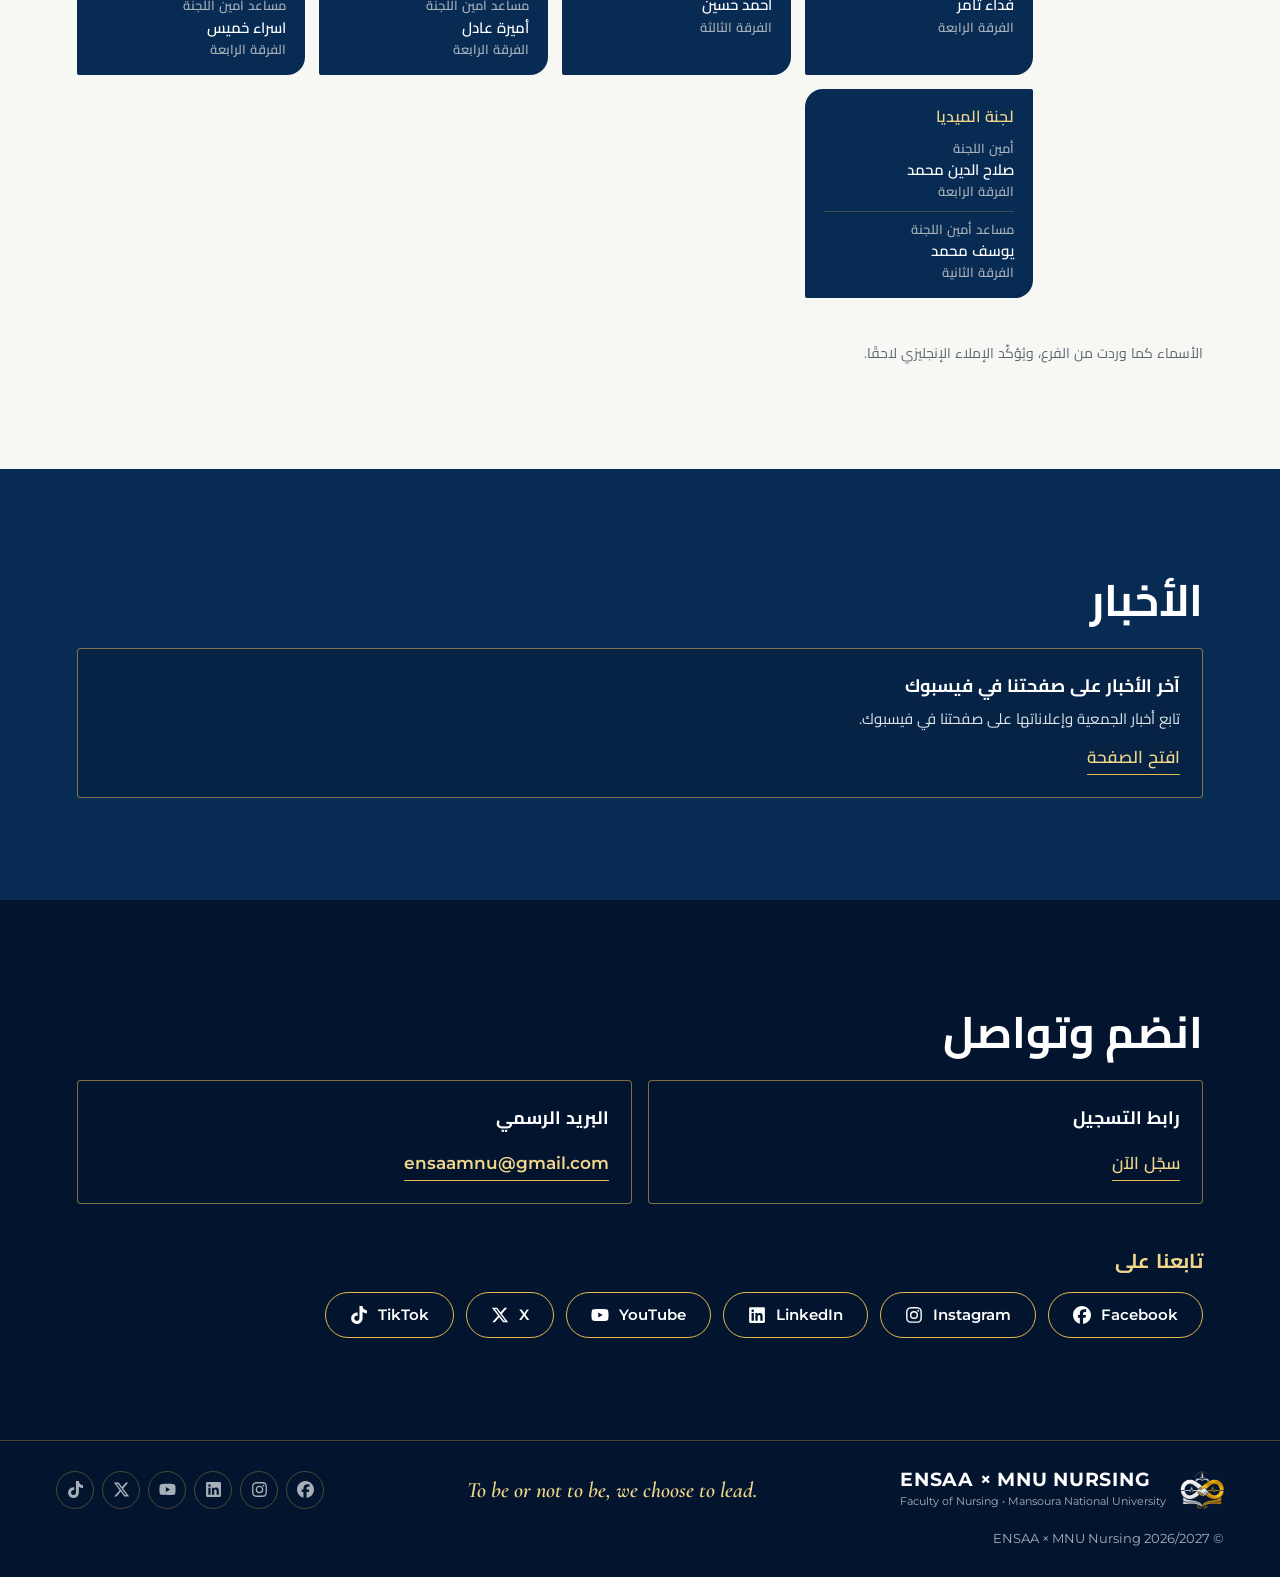
==== commit d39d67bf: "Add files via upload" ====
--- a/index.html
+++ b/index.html
@@ -63,6 +63,7 @@
 <section id="board"><div class="wrap">
 <h2 data-ar="الهيكل التنظيمي" data-en="Organizational structure"></h2>
 <div id="tiers"></div>
+<p class="nt" data-ar="الأسماء كما وردت من الفرع، ويُؤكَّد الإملاء الإنجليزي لاحقًا." data-en="Names are shown as supplied by the branch; official English spelling to be confirmed."></p>
 </div></section>
 
 <section id="news"><div class="wrap">
--- a/style.css
+++ b/style.css
@@ -138,3 +138,6 @@
 .lk{display:inline-block;margin-top:12px;color:var(--champ);font-weight:600;text-decoration:none;border-bottom:1px solid var(--lgold);padding-bottom:2px;word-break:break-all}
 .lk:hover{color:#fff}
 @media(prefers-reduced-motion:reduce){html{scroll-behavior:auto}*{animation:none!important;transition:none!important}#sq span{opacity:1;transform:none}.panel svg path{stroke-dashoffset:0}}
+.ni{display:block;width:100%;aspect-ratio:16/9;object-fit:cover;border-radius:4px;margin-bottom:12px}
+.cd{max-width:42em;color:#dfe5ec;direction:rtl;text-align:start;margin:0 0 18px}
+#cmw{padding-top:clamp(32px,5vw,64px)}
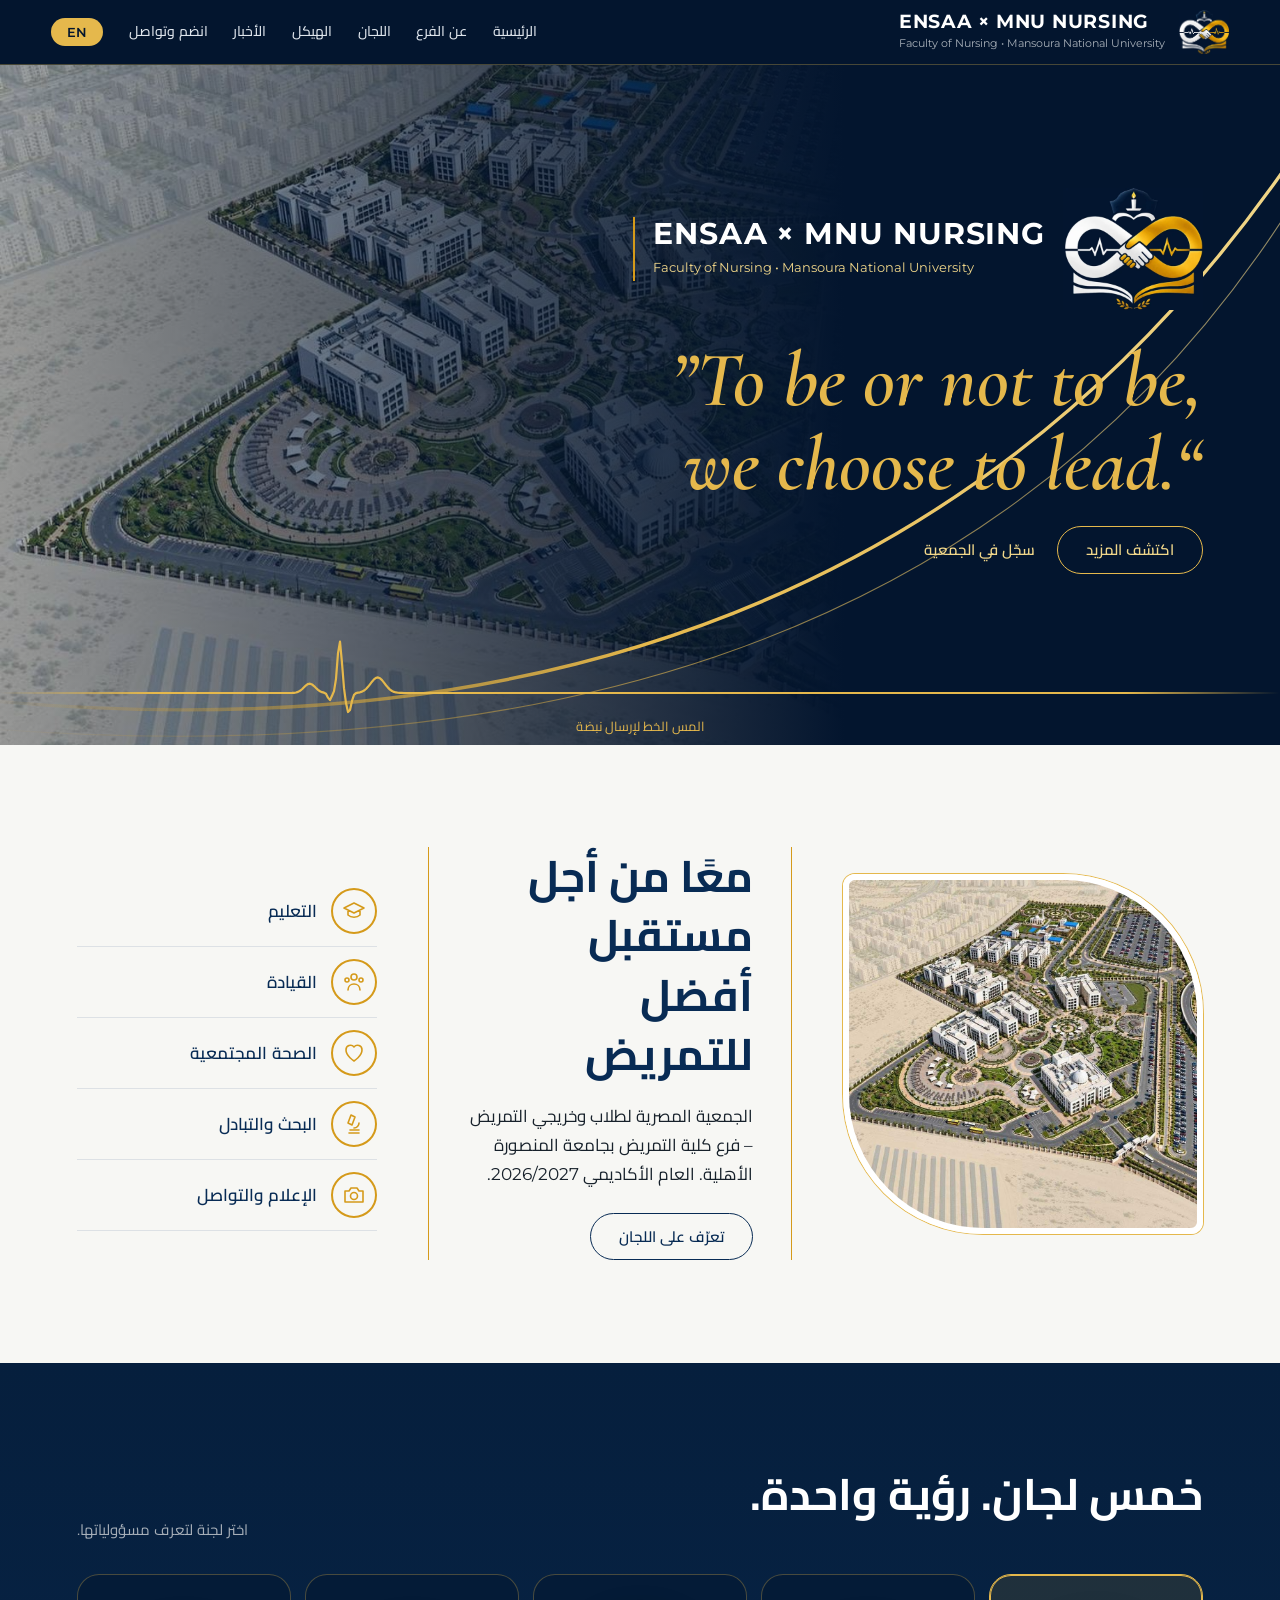
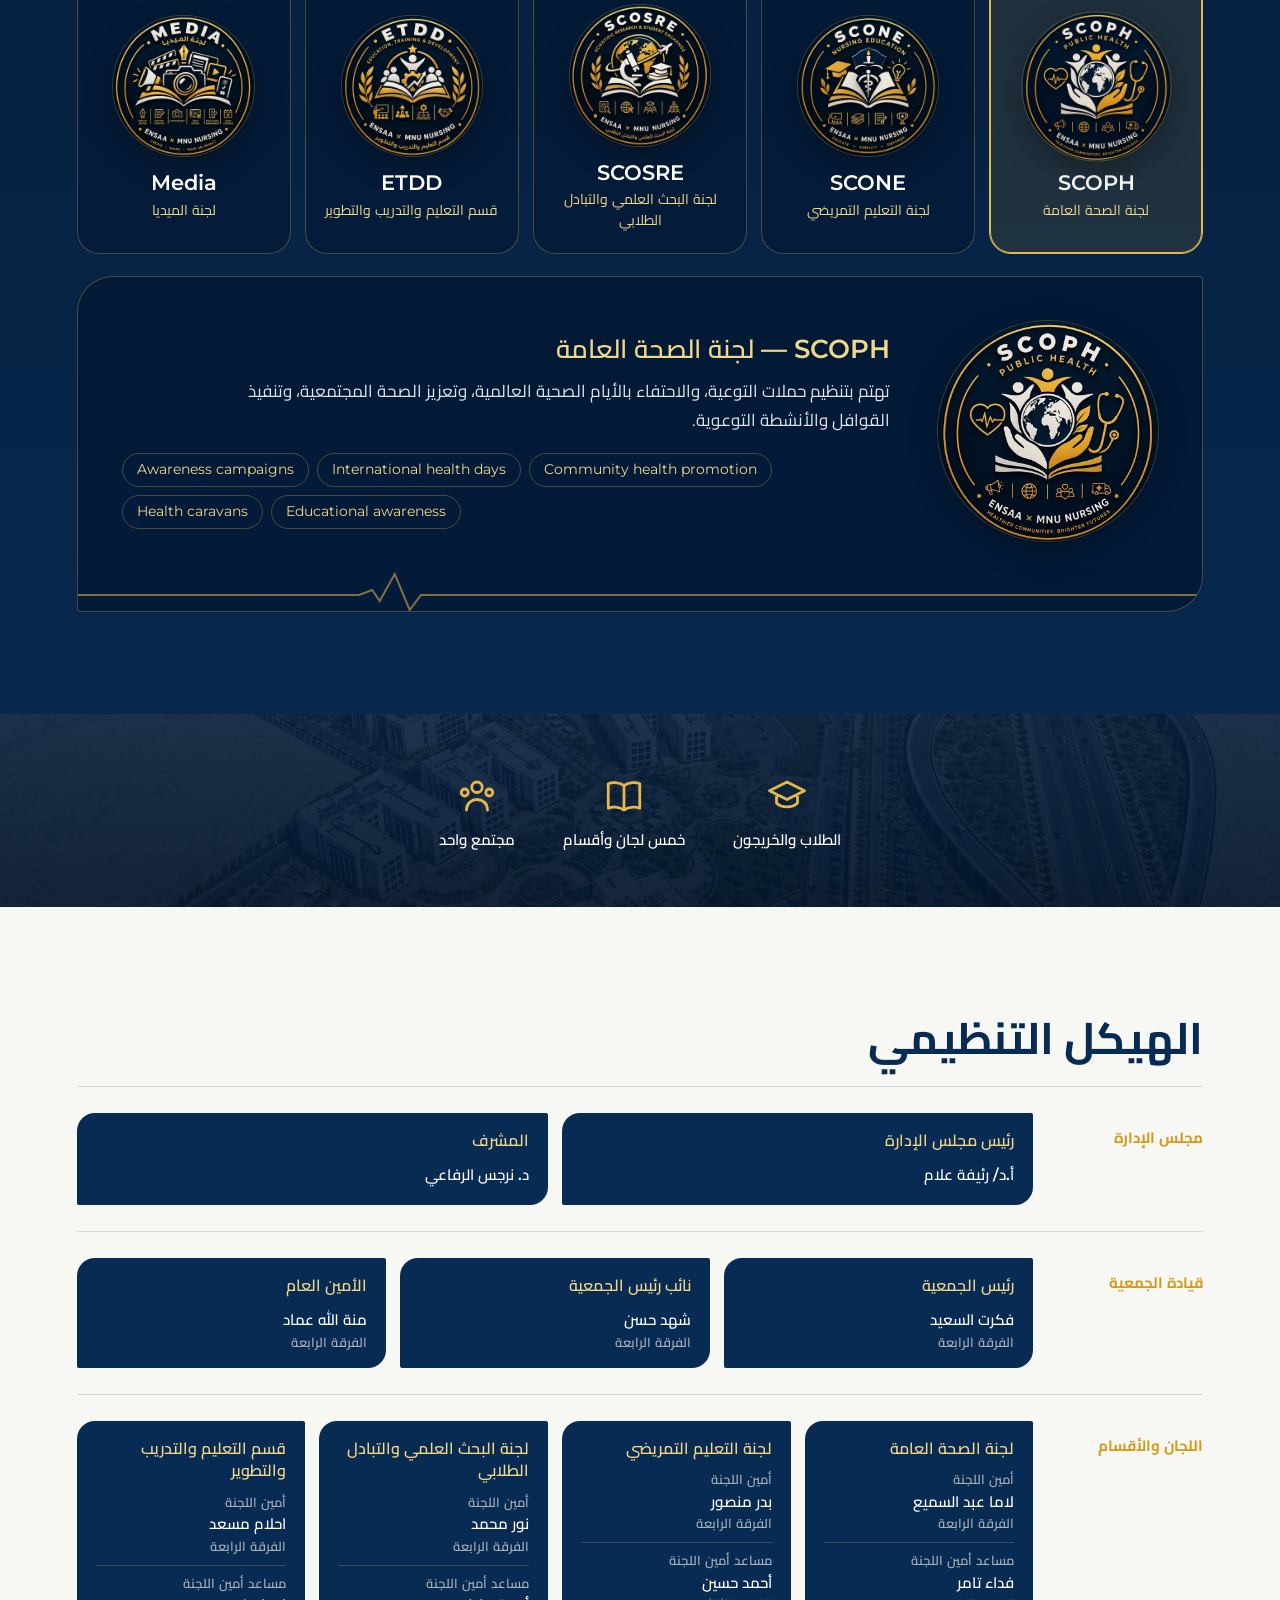
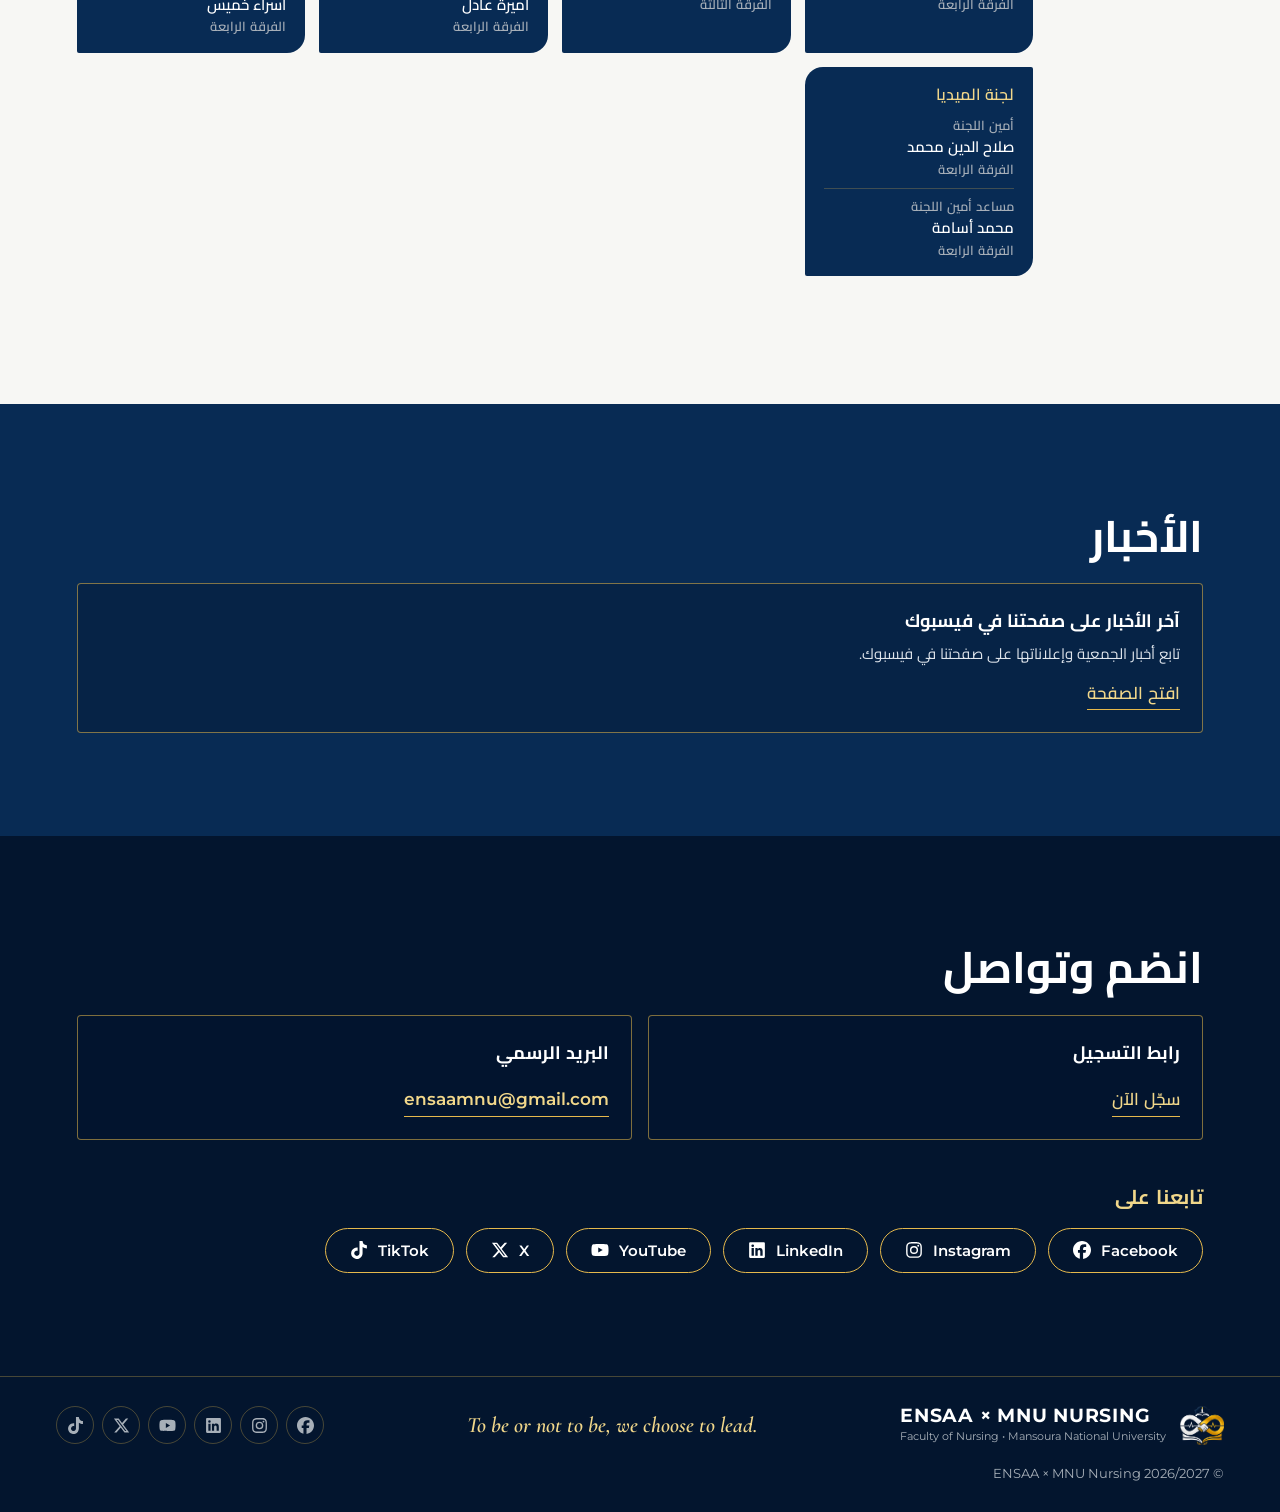
==== commit a295024e: "Add files via upload" ====
--- a/index.html
+++ b/index.html
@@ -63,7 +63,6 @@
 <section id="board"><div class="wrap">
 <h2 data-ar="الهيكل التنظيمي" data-en="Organizational structure"></h2>
 <div id="tiers"></div>
-<p class="nt" data-ar="الأسماء كما وردت من الفرع، ويُؤكَّد الإملاء الإنجليزي لاحقًا." data-en="Names are shown as supplied by the branch; official English spelling to be confirmed."></p>
 </div></section>
 
 <section id="news"><div class="wrap">
--- a/style.css
+++ b/style.css
@@ -139,5 +139,3 @@
 .lk:hover{color:#fff}
 @media(prefers-reduced-motion:reduce){html{scroll-behavior:auto}*{animation:none!important;transition:none!important}#sq span{opacity:1;transform:none}.panel svg path{stroke-dashoffset:0}}
 .ni{display:block;width:100%;aspect-ratio:16/9;object-fit:cover;border-radius:4px;margin-bottom:12px}
-.cd{max-width:42em;color:#dfe5ec;direction:rtl;text-align:start;margin:0 0 18px}
-#cmw{padding-top:clamp(32px,5vw,64px)}
